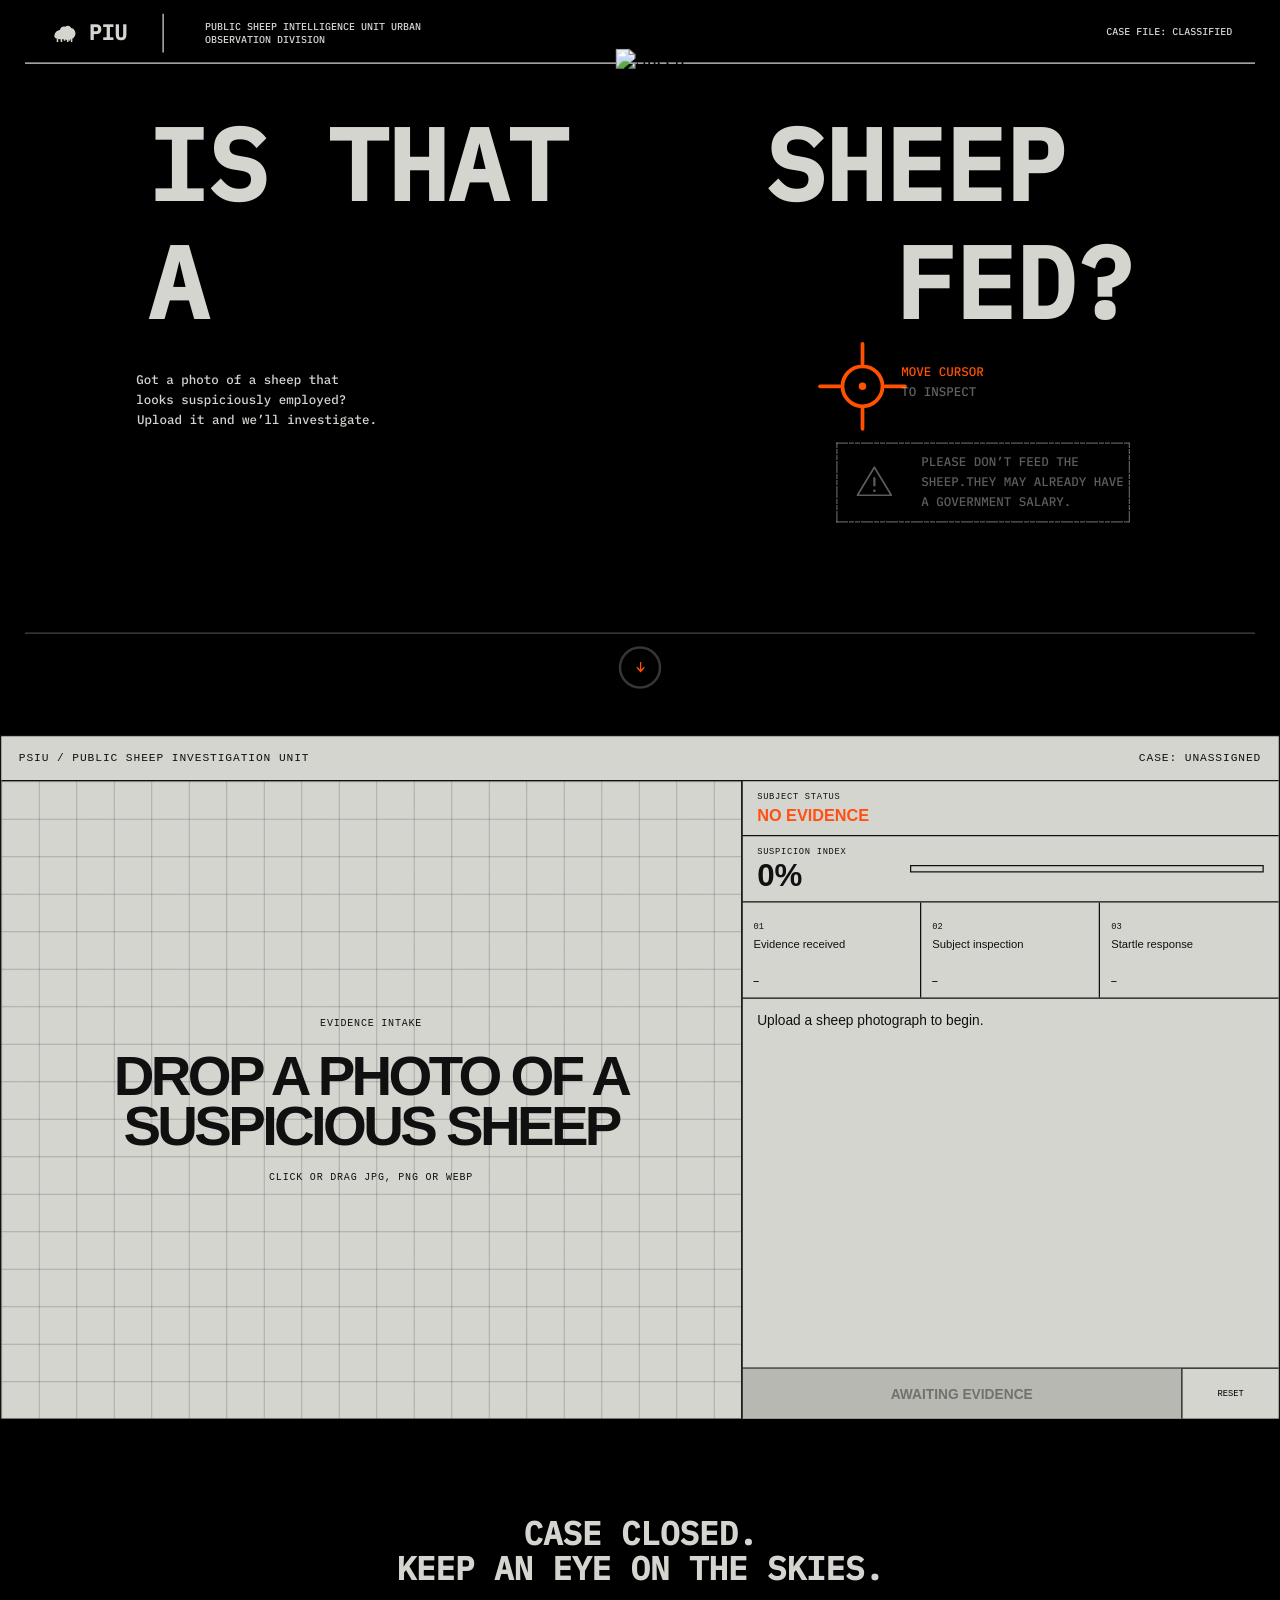
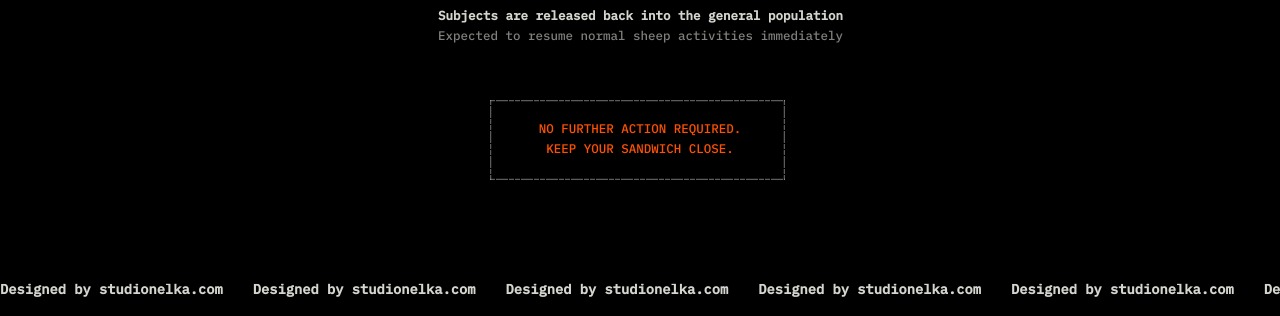
==== dev/sheep-site/index.html @ c1d55f18 "Add a static sheep version of the pigeon case file. The page keeps the original artboard, IBM Plex M" ====
<!DOCTYPE html>
<html lang="en">
<head>
  <meta charset="utf-8">
  <meta name="viewport" content="width=device-width, initial-scale=1">
  <title>Is That Sheep a Fed?</title>
  <meta name="description" content="Upload a suspicious sheep">
  <link rel="icon" href="assets/icons/sheep.svg" type="image/svg+xml">
  <link rel="stylesheet" href="css/site.css">
</head>
<body>
  <div class="fit" id="desktop-fit">
    <div class="stage" id="desktop-stage" style="width:1024px;height:1533px">
      <div class="w hero-black" style="left:0;top:-4px;width:1024px;height:592px;z-index:301"></div>

      <img class="w icon" style="left:41px;top:17px;width:20.39px;height:20px;z-index:326" src="assets/icons/sheep.svg" alt="">
      <p class="w type piu" style="left:71px;top:17px;width:31px;height:19px;z-index:303">PIU</p>
      <div class="w tick" style="left:130px;top:11px;height:31px;z-index:306"></div>
      <p class="w unit" style="left:164px;top:17px;width:189px;height:20px;z-index:302">PUBLIC SHEEP INTELLIGENCE UNIT URBAN OBSERVATION DIVISION</p>
      <p class="w casefile" style="left:885px;top:21px;width:120px;height:10px;z-index:346">CASE FILE: CLASSIFIED</p>
      <div class="w rule" style="left:20px;top:50px;width:984px;z-index:305"></div>

      <h1 class="w type display" style="left:118px;top:90px;width:341px;height:82px;z-index:309">IS THAT</h1>
      <p class="w type display" style="left:612px;top:90px;width:341px;height:82px;z-index:310">SHEEP</p>
      <p class="w type display" style="left:118px;top:184px;width:65px;height:82px;z-index:311">A</p>
      <p class="w type display" style="left:716px;top:184px;width:193px;height:82px;z-index:312">FED?</p>

      <iframe class="w embed" title="Sheep scanner. Move the pointer to inspect." style="left:-222px;top:-46px;width:1484px;height:644px;z-index:345" src="widgets/hero-desktop.html"></iframe>

      <div class="w blurb" style="left:109px;top:296px;height:48px;z-index:314">
        <p>Got a photo of a sheep that looks suspiciously employed?</p>
        <p class="center">Upload it and we’ll investigate.</p>
      </div>

      <img class="w icon" style="left:650px;top:269px;width:80px;height:80px;z-index:318" src="assets/icons/reticle.svg" alt="">
      <p class="w cue-copy" style="left:721px;top:290px;width:181px;height:32px;z-index:319"><span class="hot">MOVE CURSOR</span><br><span class="dim">TO INSPECT</span></p>

      <div class="w hairbox" style="left:669px;top:354px;width:235px;height:64px;z-index:320"></div>
      <img class="w icon" style="left:685px;top:371px;width:29px;height:28px;z-index:325;opacity:0.43" src="assets/icons/warn.svg" alt="">
      <p class="w notice" style="left:737px;top:362px;width:172px;height:48px;z-index:324">PLEASE DON’T FEED THE SHEEP.THEY MAY ALREADY HAVE A GOVERNMENT SALARY.</p>

      <div class="w rule dim" style="left:20px;top:506px;width:984px;z-index:315"></div>
      <div class="w cue-btn" style="left:495px;top:517px;z-index:317">
        <img src="assets/icons/arrow-down.svg" alt="">
      </div>

      <iframe class="w embed" title="Evidence intake" style="left:0;top:588px;width:1024px;height:548px;z-index:313" src="widgets/intake-desktop.html"></iframe>

      <div class="w hero-black" style="left:0;top:1145px;width:1024px;height:388px;z-index:327"></div>
      <iframe class="w embed" title="Sheep tracks" style="left:-2px;top:1135px;width:1028px;height:360px;z-index:328" src="widgets/footprints.html"></iframe>

      <div class="w close-title" style="left:168px;top:1213px;height:56px;z-index:338">
        <p>CASE CLOSED.</p>
        <p>KEEP AN EYE ON THE SKIES.</p>
      </div>
      <div class="w release" style="left:341px;top:1285px;height:48px;z-index:339">
        <p class="strong">Subjects are released back into the general population</p>
        <p class="quiet">Expected to resume normal sheep activities immediately</p>
      </div>
      <div class="w hairbox" style="left:392px;top:1360px;width:236px;height:64px;z-index:340"></div>
      <div class="w orange-note" style="left:414px;top:1375px;width:196px;height:32px;z-index:344">
        <p>NO FURTHER ACTION REQUIRED.</p>
        <p>KEEP YOUR SANDWICH CLOSE.</p>
      </div>

      <div class="w hero-black" style="left:0;top:1496px;width:1024px;height:37px;z-index:329"></div>
      <div class="w ticker" style="left:0;top:1507px;width:1024px;z-index:337">
        <div class="ticker-track">
          <span>Designed by studionelka.com</span>
          <span>Designed by studionelka.com</span>
          <span>Designed by studionelka.com</span>
          <span>Designed by studionelka.com</span>
          <span>Designed by studionelka.com</span>
          <span>Designed by studionelka.com</span>
          <span>Designed by studionelka.com</span>
          <span>Designed by studionelka.com</span>
        </div>
      </div>
    </div>
  </div>

  <div class="fit" id="mobile-fit" hidden>
    <div class="stage mobile-stage" id="mobile-stage" style="width:320px;height:1862px">
      <div class="w hero-black" style="left:0;top:0;width:320px;height:588px;z-index:301"></div>
      <img class="w icon" style="left:99px;top:17px;width:20px;height:20px;z-index:328" src="assets/icons/sheep.svg" alt="">
      <p class="w m-unit" style="left:125px;top:18px;width:112px;height:20px;z-index:310">PUBLIC SHEEP INTELLIGENCE UNIT URBAN OBSERVATION DIVISION</p>
      <div class="w rule" style="left:0;top:55px;width:320px;z-index:353"></div>

      <h1 class="w mobile-title" style="left:29px;top:82px;width:261px;height:62px;z-index:350">IS THAT SHEEP
A         FED?</h1>

      <iframe class="w embed" title="Sheep scanner. Press and drag to inspect." style="left:-92px;top:-51px;width:496px;height:614px;z-index:309" src="widgets/hero-mobile.html"></iframe>

      <p class="w m-press" style="left:57px;top:462px;width:206px;height:16px;z-index:349">PRESS THE SHEEP + DRAG TO INSPECT</p>
      <div class="w m-blurb" style="left:36px;top:488px;width:248px;height:48px;z-index:373">
        <p>Got a photo of a suspicious sheep?</p>
        <p>Scroll down, submit the evidence,</p>
        <p>and we’ll investigate.</p>
      </div>
      <p class="w m-down" style="left:57px;top:544px;width:206px;height:16px;z-index:372">↓</p>

      <iframe class="w embed" title="Evidence intake" style="left:-1px;top:586px;width:322px;height:701px;z-index:354" src="widgets/intake-mobile.html"></iframe>

      <div class="w hero-black" style="left:0;top:1286px;width:320px;height:576px;z-index:329"></div>
      <iframe class="w embed" title="Sheep tracks" style="left:-3px;top:1287px;width:324px;height:596px;z-index:330" src="widgets/footprints.html"></iframe>

      <p class="w m-kicker" style="left:95px;top:1384px;width:129px;height:14px;z-index:368">CASE CLOSED</p>
      <p class="w m-eye" style="left:50px;top:1413px;width:220px;height:22px;z-index:370">KEEP AN EYE</p>
      <p class="w m-eye" style="left:0;top:1444px;width:320px;height:44px;z-index:369">ON THE SKIES</p>
      <div class="w m-release" style="left:60px;top:1491px;width:199px;height:80px;z-index:341">
        <p class="strong">Subjects are released back into the general population</p>
        <p class="quiet">Expected to resume normal sheep activities immediately</p>
      </div>
      <div class="w hairbox" style="left:41px;top:1699px;width:236px;height:64px;z-index:342"></div>
      <div class="w orange-note" style="left:62px;top:1715px;width:196px;height:32px;z-index:346">
        <p>NO FURTHER ACTION REQUIRED.</p>
        <p>KEEP YOUR SANDWICH CLOSE.</p>
      </div>
      <div class="w ticker m-ticker" style="left:0;top:1837px;width:320px;z-index:366">
        <div class="ticker-track">
          <span>Designed by studionelka.com</span>
          <span>Designed by studionelka.com</span>
          <span>Designed by studionelka.com</span>
          <span>Designed by studionelka.com</span>
          <span>Designed by studionelka.com</span>
        </div>
      </div>
    </div>
  </div>
  <script src="js/scale.js"></script>
</body>
</html>
---- dev/sheep-site/css/site.css ----
@font-face {
  font-family: "IBM Plex Mono";
  font-style: normal;
  font-weight: 500;
  font-display: swap;
  src: url("../assets/fonts/IBMPlexMono-Medium.ttf") format("truetype");
}

:root {
  --paper: #d5d5d0;
  --orange: #ff5100;
  --ink: rgba(213, 213, 208, 1);
  --ink-46: rgba(213, 213, 208, 0.46);
  --ink-43: rgba(213, 213, 208, 0.43);
  --ink-60: rgba(213, 213, 208, 0.6);
  --ink-20: rgba(213, 213, 208, 0.196);
  --rule: rgba(213, 213, 208, 0.32);
}

* {
  box-sizing: border-box;
}

html,
body {
  margin: 0;
  background: #000;
  color: var(--ink);
  font-family: "IBM Plex Mono", ui-monospace, monospace;
  font-synthesis: weight;
  -webkit-font-smoothing: antialiased;
  text-rendering: geometricPrecision;
}

body {
  overflow-x: hidden;
}

::selection {
  background: #a2a2a2;
  color: #111;
}

.fit {
  position: relative;
  width: 100%;
  overflow: hidden;
}

.stage {
  position: absolute;
  top: 0;
  left: 0;
  transform-origin: 0 0;
  background: var(--paper);
}

.stage * {
  -webkit-tap-highlight-color: transparent;
}

.w {
  position: absolute;
  margin: 0;
}

.hero-black {
  background: #000;
}

.rule {
  height: 1px;
  background: var(--paper);
}

.rule.dim {
  background: var(--rule);
}

.tick {
  width: 1px;
  background: var(--paper);
}

.type {
  font-weight: 700;
  color: var(--ink);
  letter-spacing: 0;
}

.display {
  font-size: 80px;
  line-height: 82px;
  font-weight: 700;
}

.unit {
  font-size: 8px;
  line-height: 10px;
  font-weight: 400;
}

.piu {
  font-size: 17px;
  line-height: 19px;
  font-weight: 700;
}

.casefile {
  font-size: 8px;
  line-height: 10px;
  font-weight: 400;
}

.blurb {
  width: 193px;
  font-size: 10px;
  line-height: 16px;
  font-weight: 400;
}

.blurb p {
  margin: 0;
}

.blurb .center {
  text-align: center;
}

.cue-copy {
  font-size: 10px;
  line-height: 16px;
  font-weight: 400;
}

.cue-copy .hot {
  color: var(--orange);
}

.cue-copy .dim {
  color: var(--ink-46);
}

.notice {
  font-size: 10px;
  line-height: 16px;
  font-weight: 400;
  color: var(--ink-43);
}

.hairbox {
  border: 0;
  background:
    repeating-linear-gradient(90deg, var(--ink-43) 0 4.33px, transparent 4.33px 5px) top / 100% 1px no-repeat,
    repeating-linear-gradient(90deg, var(--ink-43) 0 4.33px, transparent 4.33px 5px) bottom / 100% 1px no-repeat,
    repeating-linear-gradient(180deg, var(--ink-43) 0 4.33px, transparent 4.33px 5px) left / 1px 100% no-repeat,
    repeating-linear-gradient(180deg, var(--ink-43) 0 4.33px, transparent 4.33px 5px) right / 1px 100% no-repeat;
}

.icon {
  display: block;
  width: 100%;
  height: 100%;
  object-fit: contain;
  pointer-events: none;
}

.cue-btn {
  width: 34px;
  height: 34px;
  border: 2px solid rgba(213, 213, 208, 0.25);
  border-radius: 50%;
  display: grid;
  place-items: center;
  animation: cue 2s ease-in-out infinite alternate;
}

.cue-btn img {
  width: 13px;
  height: 12px;
}

.close-title {
  width: 688.62px;
  text-align: center;
  font-size: 26px;
  line-height: 28px;
  font-weight: 700;
}

.close-title p,
.release p,
.orange-note p,
.mobile-title p {
  margin: 0;
}

.release {
  width: 342.68px;
  text-align: center;
  font-size: 10px;
  line-height: 16px;
}

.release .strong {
  font-weight: 700;
}

.release .quiet {
  font-weight: 400;
  color: var(--ink-60);
}

.orange-note {
  text-align: center;
  font-size: 10px;
  line-height: 16px;
  font-weight: 400;
  color: var(--orange);
}

.ticker {
  overflow: hidden;
  height: 18px;
}

.ticker-track {
  display: flex;
  width: max-content;
  gap: 24px;
  animation: ticker 30s linear infinite alternate;
}

.ticker span {
  font-size: 11px;
  line-height: 11px;
  font-weight: 700;
  color: var(--ink);
  white-space: nowrap;
}

iframe.embed {
  border: 0;
  background: transparent;
  display: block;
}

.mobile-stage {
  background: #000;
}

.m-unit {
  font-size: 6px;
  line-height: 10px;
  font-weight: 400;
  color: var(--ink-20);
}

.mobile-title {
  text-align: center;
  font-size: 29px;
  line-height: 31px;
  font-weight: 700;
  white-space: pre;
}

.m-press {
  text-align: center;
  font-size: 8px;
  line-height: 16px;
  font-weight: 400;
  color: var(--orange);
}

.m-blurb {
  text-align: center;
  font-size: 9px;
  line-height: 16px;
  font-weight: 400;
}

.m-blurb p {
  margin: 0;
}

.m-down {
  text-align: center;
  font-size: 16px;
  line-height: 16px;
  color: var(--orange);
  font-weight: 400;
}

.m-kicker {
  text-align: center;
  font-size: 12px;
  line-height: 14px;
  font-weight: 700;
  color: rgba(213, 213, 208, 0.188);
}

.m-eye {
  text-align: center;
  font-size: 25px;
  line-height: 22px;
  font-weight: 700;
}

.m-release {
  text-align: center;
  font-size: 11px;
  line-height: 16px;
}

.m-release .strong {
  font-weight: 700;
}

.m-release .quiet {
  font-weight: 400;
  color: rgba(213, 213, 208, 0.235);
}

.m-ticker span {
  font-size: 11px;
  line-height: 11px;
  font-weight: 700;
}

@keyframes cue {
  from { transform: translateY(0); }
  to { transform: translateY(6px); }
}

@keyframes ticker {
  from { transform: translateX(0); }
  to { transform: translateX(-603px); }
}

@media (prefers-reduced-motion: reduce) {
  .cue-btn,
  .ticker-track {
    animation: none;
  }
}
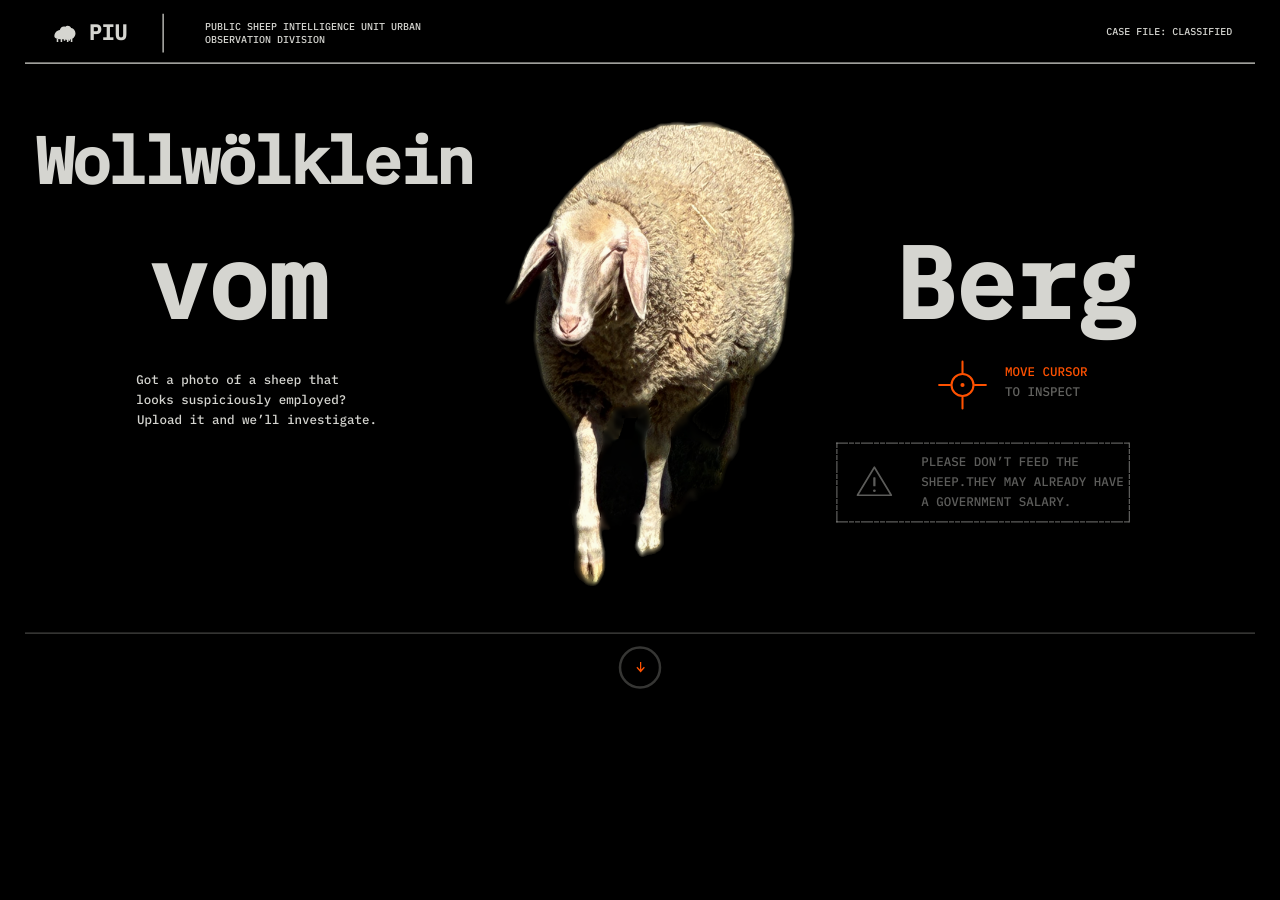
==== commit d3e458d3: "Show the whole sheep and end the page at the arrow. The hero uses the front photo, whose rump is ful" ====
--- a/dev/sheep-site/index.html
+++ b/dev/sheep-site/index.html
@@ -3,14 +3,16 @@
 <head>
   <meta charset="utf-8">
   <meta name="viewport" content="width=device-width, initial-scale=1">
-  <title>Is That Sheep a Fed?</title>
+  <title>Wollwölklein vom Berg</title>
+  <meta property="og:title" content="Wollwölklein vom Berg">
+  <meta name="application-name" content="Wollwölklein vom Berg">
   <meta name="description" content="Upload a suspicious sheep">
   <link rel="icon" href="assets/icons/sheep.svg" type="image/svg+xml">
   <link rel="stylesheet" href="css/site.css">
 </head>
 <body>
   <div class="fit" id="desktop-fit">
-    <div class="stage" id="desktop-stage" style="width:1024px;height:1533px">
+    <div class="stage" id="desktop-stage" style="width:1024px;height:568px">
       <div class="w hero-black" style="left:0;top:-4px;width:1024px;height:592px;z-index:301"></div>
 
       <img class="w icon" style="left:41px;top:17px;width:20.39px;height:20px;z-index:326" src="assets/icons/sheep.svg" alt="">
@@ -20,10 +22,9 @@
       <p class="w casefile" style="left:885px;top:21px;width:120px;height:10px;z-index:346">CASE FILE: CLASSIFIED</p>
       <div class="w rule" style="left:20px;top:50px;width:984px;z-index:305"></div>
 
-      <h1 class="w type display" style="left:118px;top:90px;width:341px;height:82px;z-index:309">IS THAT</h1>
-      <p class="w type display" style="left:612px;top:90px;width:341px;height:82px;z-index:310">SHEEP</p>
-      <p class="w type display" style="left:118px;top:184px;width:65px;height:82px;z-index:311">A</p>
-      <p class="w type display" style="left:716px;top:184px;width:193px;height:82px;z-index:312">FED?</p>
+      <h1 class="w type display" style="left:28px;top:100px;width:420px;height:64px;z-index:309">Wollwölklein</h1>
+      <p class="w type display" style="left:118px;top:184px;width:200px;height:82px;z-index:311">vom</p>
+      <p class="w type display" style="left:716px;top:184px;width:250px;height:82px;z-index:312">Berg</p>
 
       <iframe class="w embed" title="Sheep scanner. Move the pointer to inspect." style="left:-222px;top:-46px;width:1484px;height:644px;z-index:345" src="widgets/hero-desktop.html"></iframe>
 
@@ -32,99 +33,37 @@
         <p class="center">Upload it and we’ll investigate.</p>
       </div>
 
-      <img class="w icon" style="left:650px;top:269px;width:80px;height:80px;z-index:318" src="assets/icons/reticle.svg" alt="">
-      <p class="w cue-copy" style="left:721px;top:290px;width:181px;height:32px;z-index:319"><span class="hot">MOVE CURSOR</span><br><span class="dim">TO INSPECT</span></p>
+      <img class="w icon" style="left:748px;top:286px;width:44px;height:44px;z-index:318" src="assets/icons/reticle.svg" alt="">
+      <p class="w cue-copy" style="left:804px;top:290px;width:160px;height:32px;z-index:319"><span class="hot">MOVE CURSOR</span><br><span class="dim">TO INSPECT</span></p>
 
       <div class="w hairbox" style="left:669px;top:354px;width:235px;height:64px;z-index:320"></div>
       <img class="w icon" style="left:685px;top:371px;width:29px;height:28px;z-index:325;opacity:0.43" src="assets/icons/warn.svg" alt="">
       <p class="w notice" style="left:737px;top:362px;width:172px;height:48px;z-index:324">PLEASE DON’T FEED THE SHEEP.THEY MAY ALREADY HAVE A GOVERNMENT SALARY.</p>
 
       <div class="w rule dim" style="left:20px;top:506px;width:984px;z-index:315"></div>
-      <div class="w cue-btn" style="left:495px;top:517px;z-index:317">
+      <div class="w cue-btn" style="left:495px;top:517px;z-index:360">
         <img src="assets/icons/arrow-down.svg" alt="">
-      </div>
-
-      <iframe class="w embed" title="Evidence intake" style="left:0;top:588px;width:1024px;height:548px;z-index:313" src="widgets/intake-desktop.html"></iframe>
-
-      <div class="w hero-black" style="left:0;top:1145px;width:1024px;height:388px;z-index:327"></div>
-      <iframe class="w embed" title="Sheep tracks" style="left:-2px;top:1135px;width:1028px;height:360px;z-index:328" src="widgets/footprints.html"></iframe>
-
-      <div class="w close-title" style="left:168px;top:1213px;height:56px;z-index:338">
-        <p>CASE CLOSED.</p>
-        <p>KEEP AN EYE ON THE SKIES.</p>
-      </div>
-      <div class="w release" style="left:341px;top:1285px;height:48px;z-index:339">
-        <p class="strong">Subjects are released back into the general population</p>
-        <p class="quiet">Expected to resume normal sheep activities immediately</p>
-      </div>
-      <div class="w hairbox" style="left:392px;top:1360px;width:236px;height:64px;z-index:340"></div>
-      <div class="w orange-note" style="left:414px;top:1375px;width:196px;height:32px;z-index:344">
-        <p>NO FURTHER ACTION REQUIRED.</p>
-        <p>KEEP YOUR SANDWICH CLOSE.</p>
-      </div>
-
-      <div class="w hero-black" style="left:0;top:1496px;width:1024px;height:37px;z-index:329"></div>
-      <div class="w ticker" style="left:0;top:1507px;width:1024px;z-index:337">
-        <div class="ticker-track">
-          <span>Designed by studionelka.com</span>
-          <span>Designed by studionelka.com</span>
-          <span>Designed by studionelka.com</span>
-          <span>Designed by studionelka.com</span>
-          <span>Designed by studionelka.com</span>
-          <span>Designed by studionelka.com</span>
-          <span>Designed by studionelka.com</span>
-          <span>Designed by studionelka.com</span>
-        </div>
       </div>
     </div>
   </div>
 
   <div class="fit" id="mobile-fit" hidden>
-    <div class="stage mobile-stage" id="mobile-stage" style="width:320px;height:1862px">
+    <div class="stage mobile-stage" id="mobile-stage" style="width:320px;height:572px">
       <div class="w hero-black" style="left:0;top:0;width:320px;height:588px;z-index:301"></div>
       <img class="w icon" style="left:99px;top:17px;width:20px;height:20px;z-index:328" src="assets/icons/sheep.svg" alt="">
       <p class="w m-unit" style="left:125px;top:18px;width:112px;height:20px;z-index:310">PUBLIC SHEEP INTELLIGENCE UNIT URBAN OBSERVATION DIVISION</p>
       <div class="w rule" style="left:0;top:55px;width:320px;z-index:353"></div>
 
-      <h1 class="w mobile-title" style="left:29px;top:82px;width:261px;height:62px;z-index:350">IS THAT SHEEP
-A         FED?</h1>
+      <h1 class="w mobile-title" style="left:16px;top:78px;width:288px;height:70px;z-index:350">Wollwölklein
+vom Berg</h1>
 
       <iframe class="w embed" title="Sheep scanner. Press and drag to inspect." style="left:-92px;top:-51px;width:496px;height:614px;z-index:309" src="widgets/hero-mobile.html"></iframe>
 
       <p class="w m-press" style="left:57px;top:462px;width:206px;height:16px;z-index:349">PRESS THE SHEEP + DRAG TO INSPECT</p>
-      <div class="w m-blurb" style="left:36px;top:488px;width:248px;height:48px;z-index:373">
+      <div class="w m-blurb" style="left:36px;top:500px;width:248px;height:32px;z-index:373">
         <p>Got a photo of a suspicious sheep?</p>
-        <p>Scroll down, submit the evidence,</p>
-        <p>and we’ll investigate.</p>
       </div>
       <p class="w m-down" style="left:57px;top:544px;width:206px;height:16px;z-index:372">↓</p>
-
-      <iframe class="w embed" title="Evidence intake" style="left:-1px;top:586px;width:322px;height:701px;z-index:354" src="widgets/intake-mobile.html"></iframe>
-
-      <div class="w hero-black" style="left:0;top:1286px;width:320px;height:576px;z-index:329"></div>
-      <iframe class="w embed" title="Sheep tracks" style="left:-3px;top:1287px;width:324px;height:596px;z-index:330" src="widgets/footprints.html"></iframe>
-
-      <p class="w m-kicker" style="left:95px;top:1384px;width:129px;height:14px;z-index:368">CASE CLOSED</p>
-      <p class="w m-eye" style="left:50px;top:1413px;width:220px;height:22px;z-index:370">KEEP AN EYE</p>
-      <p class="w m-eye" style="left:0;top:1444px;width:320px;height:44px;z-index:369">ON THE SKIES</p>
-      <div class="w m-release" style="left:60px;top:1491px;width:199px;height:80px;z-index:341">
-        <p class="strong">Subjects are released back into the general population</p>
-        <p class="quiet">Expected to resume normal sheep activities immediately</p>
-      </div>
-      <div class="w hairbox" style="left:41px;top:1699px;width:236px;height:64px;z-index:342"></div>
-      <div class="w orange-note" style="left:62px;top:1715px;width:196px;height:32px;z-index:346">
-        <p>NO FURTHER ACTION REQUIRED.</p>
-        <p>KEEP YOUR SANDWICH CLOSE.</p>
-      </div>
-      <div class="w ticker m-ticker" style="left:0;top:1837px;width:320px;z-index:366">
-        <div class="ticker-track">
-          <span>Designed by studionelka.com</span>
-          <span>Designed by studionelka.com</span>
-          <span>Designed by studionelka.com</span>
-          <span>Designed by studionelka.com</span>
-          <span>Designed by studionelka.com</span>
-        </div>
-      </div>
     </div>
   </div>
   <script src="js/scale.js"></script>
--- a/dev/sheep-site/css/site.css
+++ b/dev/sheep-site/css/site.css
@@ -52,7 +52,8 @@
   top: 0;
   left: 0;
   transform-origin: 0 0;
-  background: var(--paper);
+  overflow: hidden;
+  background: #000;
 }
 
 .stage * {
@@ -92,6 +93,12 @@
   font-size: 80px;
   line-height: 82px;
   font-weight: 700;
+}
+
+h1.display {
+  font-size: 52px;
+  line-height: 58px;
+  letter-spacing: -0.04em;
 }
 
 .unit {
@@ -258,10 +265,11 @@
 
 .mobile-title {
   text-align: center;
-  font-size: 29px;
-  line-height: 31px;
+  font-size: 26px;
+  line-height: 30px;
   font-weight: 700;
   white-space: pre;
+  letter-spacing: -0.03em;
 }
 
 .m-press {
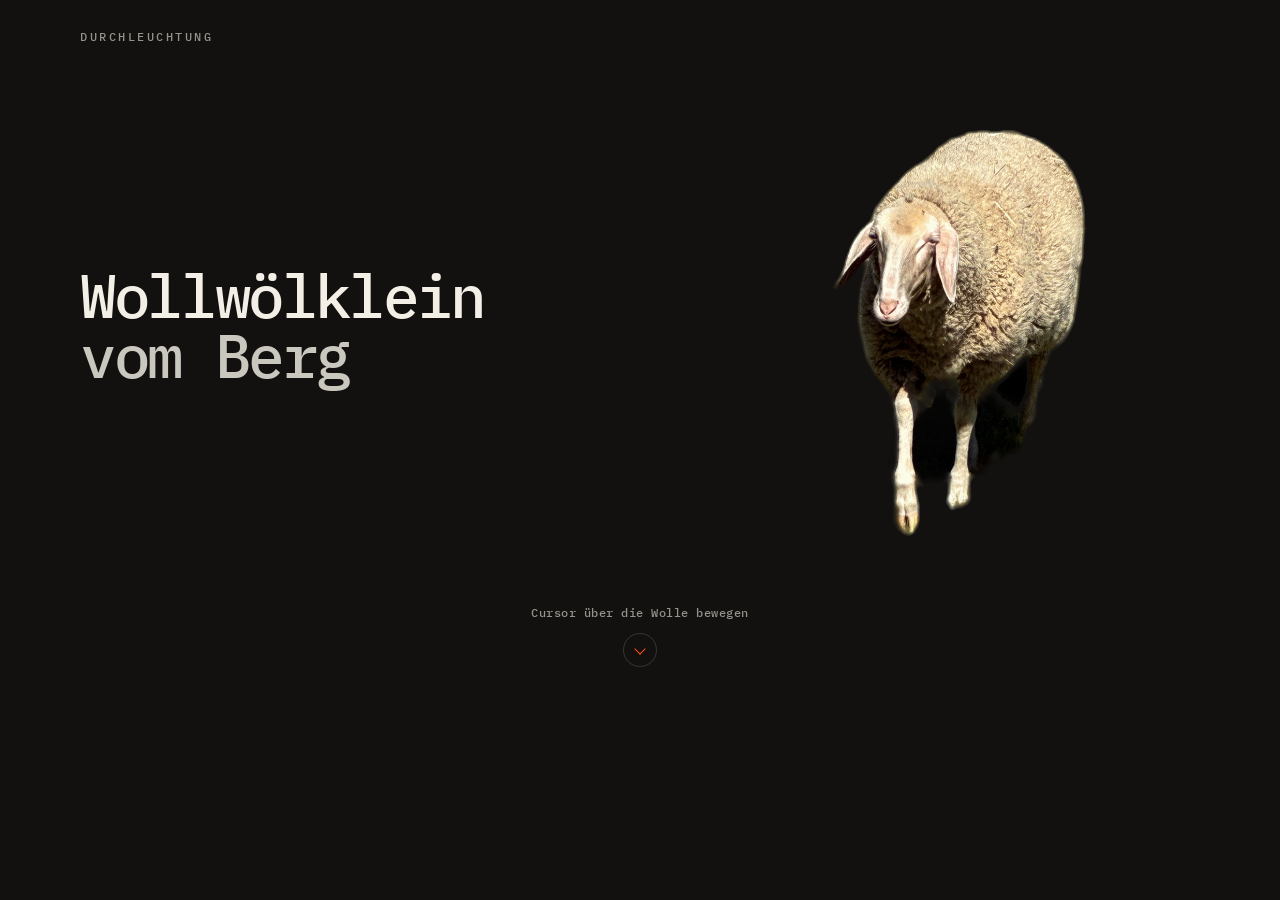
==== commit 56d0ef7a: "Rebuild the hero and version every asset URL. The page is a short editorial layout for Wollwölklein " ====
--- a/dev/sheep-site/index.html
+++ b/dev/sheep-site/index.html
@@ -1,71 +1,41 @@
 <!DOCTYPE html>
-<html lang="en">
+<html lang="de">
 <head>
   <meta charset="utf-8">
   <meta name="viewport" content="width=device-width, initial-scale=1">
   <title>Wollwölklein vom Berg</title>
   <meta property="og:title" content="Wollwölklein vom Berg">
   <meta name="application-name" content="Wollwölklein vom Berg">
-  <meta name="description" content="Upload a suspicious sheep">
-  <link rel="icon" href="assets/icons/sheep.svg" type="image/svg+xml">
-  <link rel="stylesheet" href="css/site.css">
+  <meta name="description" content="Wollwölklein vom Berg. Cursor oder Finger über die Wolle bewegen.">
+  <link rel="icon" href="assets/icons/sheep.svg?v=20261107f" type="image/svg+xml">
+  <link rel="stylesheet" href="css/site.css?v=20261107f">
 </head>
 <body>
-  <div class="fit" id="desktop-fit">
-    <div class="stage" id="desktop-stage" style="width:1024px;height:568px">
-      <div class="w hero-black" style="left:0;top:-4px;width:1024px;height:592px;z-index:301"></div>
-
-      <img class="w icon" style="left:41px;top:17px;width:20.39px;height:20px;z-index:326" src="assets/icons/sheep.svg" alt="">
-      <p class="w type piu" style="left:71px;top:17px;width:31px;height:19px;z-index:303">PIU</p>
-      <div class="w tick" style="left:130px;top:11px;height:31px;z-index:306"></div>
-      <p class="w unit" style="left:164px;top:17px;width:189px;height:20px;z-index:302">PUBLIC SHEEP INTELLIGENCE UNIT URBAN OBSERVATION DIVISION</p>
-      <p class="w casefile" style="left:885px;top:21px;width:120px;height:10px;z-index:346">CASE FILE: CLASSIFIED</p>
-      <div class="w rule" style="left:20px;top:50px;width:984px;z-index:305"></div>
-
-      <h1 class="w type display" style="left:28px;top:100px;width:420px;height:64px;z-index:309">Wollwölklein</h1>
-      <p class="w type display" style="left:118px;top:184px;width:200px;height:82px;z-index:311">vom</p>
-      <p class="w type display" style="left:716px;top:184px;width:250px;height:82px;z-index:312">Berg</p>
-
-      <iframe class="w embed" title="Sheep scanner. Move the pointer to inspect." style="left:-222px;top:-46px;width:1484px;height:644px;z-index:345" src="widgets/hero-desktop.html"></iframe>
-
-      <div class="w blurb" style="left:109px;top:296px;height:48px;z-index:314">
-        <p>Got a photo of a sheep that looks suspiciously employed?</p>
-        <p class="center">Upload it and we’ll investigate.</p>
+  <main class="page">
+    <p class="kicker">Durchleuchtung</p>
+    <div class="layout">
+      <div class="name">
+        <h1>
+          <span>Wollwölklein</span>
+          <span>vom Berg</span>
+        </h1>
       </div>
-
-      <img class="w icon" style="left:748px;top:286px;width:44px;height:44px;z-index:318" src="assets/icons/reticle.svg" alt="">
-      <p class="w cue-copy" style="left:804px;top:290px;width:160px;height:32px;z-index:319"><span class="hot">MOVE CURSOR</span><br><span class="dim">TO INSPECT</span></p>
-
-      <div class="w hairbox" style="left:669px;top:354px;width:235px;height:64px;z-index:320"></div>
-      <img class="w icon" style="left:685px;top:371px;width:29px;height:28px;z-index:325;opacity:0.43" src="assets/icons/warn.svg" alt="">
-      <p class="w notice" style="left:737px;top:362px;width:172px;height:48px;z-index:324">PLEASE DON’T FEED THE SHEEP.THEY MAY ALREADY HAVE A GOVERNMENT SALARY.</p>
-
-      <div class="w rule dim" style="left:20px;top:506px;width:984px;z-index:315"></div>
-      <div class="w cue-btn" style="left:495px;top:517px;z-index:360">
-        <img src="assets/icons/arrow-down.svg" alt="">
+      <div class="scan" id="scan">
+        <img class="layer" src="assets/sheep-normal.png?v=116eeb948f4f6912" alt="Wollwölklein vom Berg" width="1600" height="2000">
+        <div class="mask" id="mask">
+          <img class="layer" src="assets/sheep-xray.png?v=e95f98ae25bf440f" alt="" width="1600" height="2000">
+        </div>
+        <div class="lens" id="lens" hidden>
+          <span class="lens-dot"></span>
+        </div>
       </div>
     </div>
-  </div>
-
-  <div class="fit" id="mobile-fit" hidden>
-    <div class="stage mobile-stage" id="mobile-stage" style="width:320px;height:572px">
-      <div class="w hero-black" style="left:0;top:0;width:320px;height:588px;z-index:301"></div>
-      <img class="w icon" style="left:99px;top:17px;width:20px;height:20px;z-index:328" src="assets/icons/sheep.svg" alt="">
-      <p class="w m-unit" style="left:125px;top:18px;width:112px;height:20px;z-index:310">PUBLIC SHEEP INTELLIGENCE UNIT URBAN OBSERVATION DIVISION</p>
-      <div class="w rule" style="left:0;top:55px;width:320px;z-index:353"></div>
-
-      <h1 class="w mobile-title" style="left:16px;top:78px;width:288px;height:70px;z-index:350">Wollwölklein
-vom Berg</h1>
-
-      <iframe class="w embed" title="Sheep scanner. Press and drag to inspect." style="left:-92px;top:-51px;width:496px;height:614px;z-index:309" src="widgets/hero-mobile.html"></iframe>
-
-      <p class="w m-press" style="left:57px;top:462px;width:206px;height:16px;z-index:349">PRESS THE SHEEP + DRAG TO INSPECT</p>
-      <div class="w m-blurb" style="left:36px;top:500px;width:248px;height:32px;z-index:373">
-        <p>Got a photo of a suspicious sheep?</p>
-      </div>
-      <p class="w m-down" style="left:57px;top:544px;width:206px;height:16px;z-index:372">↓</p>
-    </div>
-  </div>
-  <script src="js/scale.js"></script>
+    <p class="hint">
+      <span class="hint-fine">Cursor über die Wolle bewegen</span>
+      <span class="hint-coarse">Zum Durchleuchten ziehen</span>
+    </p>
+    <div class="end" aria-hidden="true"><span class="chevron"></span></div>
+  </main>
+  <script src="js/scan.js?v=20261107f"></script>
 </body>
 </html>
--- a/dev/sheep-site/css/site.css
+++ b/dev/sheep-site/css/site.css
@@ -3,18 +3,15 @@
   font-style: normal;
   font-weight: 500;
   font-display: swap;
-  src: url("../assets/fonts/IBMPlexMono-Medium.ttf") format("truetype");
+  src: url("../assets/fonts/IBMPlexMono-Medium.ttf?v=20261107f") format("truetype");
 }
 
 :root {
-  --paper: #d5d5d0;
-  --orange: #ff5100;
-  --ink: rgba(213, 213, 208, 1);
-  --ink-46: rgba(213, 213, 208, 0.46);
-  --ink-43: rgba(213, 213, 208, 0.43);
-  --ink-60: rgba(213, 213, 208, 0.6);
-  --ink-20: rgba(213, 213, 208, 0.196);
-  --rule: rgba(213, 213, 208, 0.32);
+  --bg: #12110f;
+  --ink: #f3efe6;
+  --muted: rgba(243, 239, 230, 0.58);
+  --line: rgba(243, 239, 230, 0.16);
+  --accent: #ff4d1a;
 }
 
 * {
@@ -24,330 +21,212 @@
 html,
 body {
   margin: 0;
-  background: #000;
+  height: auto;
+  min-height: 0;
+  background: var(--bg);
   color: var(--ink);
   font-family: "IBM Plex Mono", ui-monospace, monospace;
-  font-synthesis: weight;
+  font-weight: 500;
+  font-synthesis: none;
   -webkit-font-smoothing: antialiased;
-  text-rendering: geometricPrecision;
 }
 
 body {
   overflow-x: hidden;
 }
 
-::selection {
-  background: #a2a2a2;
-  color: #111;
-}
-
-.fit {
+.page {
+  width: min(1120px, calc(100% - 2.5rem));
+  margin: 0 auto;
+  padding: clamp(1.25rem, 3.2vh, 2.4rem) 0 clamp(1.1rem, 2.4vh, 1.6rem);
+}
+
+.kicker {
+  margin: 0 0 clamp(1.1rem, 2.5vh, 1.8rem);
+  color: var(--muted);
+  font-size: 0.72rem;
+  letter-spacing: 0.22em;
+  text-transform: uppercase;
+}
+
+.layout {
+  display: grid;
+  grid-template-columns: minmax(0, 1.05fr) minmax(220px, 0.86fr);
+  gap: clamp(1.25rem, 4vw, 3.5rem);
+  align-items: center;
+}
+
+.name {
+  container-type: inline-size;
+  min-width: 0;
+}
+
+h1 {
+  margin: 0;
+  font-size: 10.4cqw;
+  font-weight: 500;
+  letter-spacing: -0.055em;
+  line-height: 0.9;
+}
+
+h1 span {
+  display: block;
+  white-space: nowrap;
+}
+
+h1 span + span {
+  margin-top: 0.08em;
+  color: rgba(243, 239, 230, 0.82);
+}
+
+.scan {
   position: relative;
-  width: 100%;
-  overflow: hidden;
-}
-
-.stage {
-  position: absolute;
-  top: 0;
-  left: 0;
-  transform-origin: 0 0;
-  overflow: hidden;
-  background: #000;
-}
-
-.stage * {
-  -webkit-tap-highlight-color: transparent;
-}
-
-.w {
-  position: absolute;
-  margin: 0;
-}
-
-.hero-black {
-  background: #000;
-}
-
-.rule {
-  height: 1px;
-  background: var(--paper);
-}
-
-.rule.dim {
-  background: var(--rule);
-}
-
-.tick {
-  width: 1px;
-  background: var(--paper);
-}
-
-.type {
-  font-weight: 700;
-  color: var(--ink);
-  letter-spacing: 0;
-}
-
-.display {
-  font-size: 80px;
-  line-height: 82px;
-  font-weight: 700;
-}
-
-h1.display {
-  font-size: 52px;
-  line-height: 58px;
-  letter-spacing: -0.04em;
-}
-
-.unit {
-  font-size: 8px;
-  line-height: 10px;
-  font-weight: 400;
-}
-
-.piu {
-  font-size: 17px;
-  line-height: 19px;
-  font-weight: 700;
-}
-
-.casefile {
-  font-size: 8px;
-  line-height: 10px;
-  font-weight: 400;
-}
-
-.blurb {
-  width: 193px;
-  font-size: 10px;
-  line-height: 16px;
-  font-weight: 400;
-}
-
-.blurb p {
-  margin: 0;
-}
-
-.blurb .center {
-  text-align: center;
-}
-
-.cue-copy {
-  font-size: 10px;
-  line-height: 16px;
-  font-weight: 400;
-}
-
-.cue-copy .hot {
-  color: var(--orange);
-}
-
-.cue-copy .dim {
-  color: var(--ink-46);
-}
-
-.notice {
-  font-size: 10px;
-  line-height: 16px;
-  font-weight: 400;
-  color: var(--ink-43);
-}
-
-.hairbox {
-  border: 0;
-  background:
-    repeating-linear-gradient(90deg, var(--ink-43) 0 4.33px, transparent 4.33px 5px) top / 100% 1px no-repeat,
-    repeating-linear-gradient(90deg, var(--ink-43) 0 4.33px, transparent 4.33px 5px) bottom / 100% 1px no-repeat,
-    repeating-linear-gradient(180deg, var(--ink-43) 0 4.33px, transparent 4.33px 5px) left / 1px 100% no-repeat,
-    repeating-linear-gradient(180deg, var(--ink-43) 0 4.33px, transparent 4.33px 5px) right / 1px 100% no-repeat;
-}
-
-.icon {
-  display: block;
+  width: min(100%, 46vh, 440px);
+  margin-inline: auto;
+  aspect-ratio: 1600 / 2000;
+  touch-action: none;
+  cursor: none;
+}
+
+.layer,
+.mask {
+  position: absolute;
+  inset: 0;
   width: 100%;
   height: 100%;
+}
+
+.layer {
+  display: block;
   object-fit: contain;
+  user-select: none;
+  -webkit-user-drag: none;
   pointer-events: none;
 }
 
-.cue-btn {
+.mask {
+  clip-path: circle(0px at 50% 50%);
+  pointer-events: none;
+}
+
+.lens {
+  position: absolute;
+  z-index: 2;
+  border: 1.5px solid var(--accent);
+  border-radius: 50%;
+  transform: translate(-50%, -50%);
+  pointer-events: none;
+  box-shadow:
+    0 0 0 1px rgba(255, 77, 26, 0.28),
+    0 0 22px rgba(255, 77, 26, 0.28);
+}
+
+.lens::before,
+.lens::after {
+  content: "";
+  position: absolute;
+  background: var(--accent);
+}
+
+.lens::before {
+  top: 50%;
+  left: -10px;
+  width: calc(100% + 20px);
+  height: 1px;
+  transform: translateY(-50%);
+}
+
+.lens::after {
+  left: 50%;
+  top: -10px;
+  width: 1px;
+  height: calc(100% + 20px);
+  transform: translateX(-50%);
+}
+
+.lens-dot {
+  position: absolute;
+  top: 50%;
+  left: 50%;
+  width: 6px;
+  height: 6px;
+  border-radius: 50%;
+  background: var(--accent);
+  transform: translate(-50%, -50%);
+  box-shadow: 0 0 8px var(--accent);
+}
+
+.hint {
+  margin: clamp(1rem, 2.2vh, 1.45rem) 0 0;
+  color: var(--muted);
+  font-size: 0.78rem;
+  letter-spacing: 0.04em;
+  text-align: center;
+}
+
+.hint-coarse {
+  display: none;
+}
+
+.end {
+  display: flex;
+  justify-content: center;
+  margin-top: 0.85rem;
+}
+
+.chevron {
   width: 34px;
   height: 34px;
-  border: 2px solid rgba(213, 213, 208, 0.25);
+  border: 1px solid var(--line);
   border-radius: 50%;
-  display: grid;
-  place-items: center;
-  animation: cue 2s ease-in-out infinite alternate;
-}
-
-.cue-btn img {
-  width: 13px;
-  height: 12px;
-}
-
-.close-title {
-  width: 688.62px;
-  text-align: center;
-  font-size: 26px;
-  line-height: 28px;
-  font-weight: 700;
-}
-
-.close-title p,
-.release p,
-.orange-note p,
-.mobile-title p {
-  margin: 0;
-}
-
-.release {
-  width: 342.68px;
-  text-align: center;
-  font-size: 10px;
-  line-height: 16px;
-}
-
-.release .strong {
-  font-weight: 700;
-}
-
-.release .quiet {
-  font-weight: 400;
-  color: var(--ink-60);
-}
-
-.orange-note {
-  text-align: center;
-  font-size: 10px;
-  line-height: 16px;
-  font-weight: 400;
-  color: var(--orange);
-}
-
-.ticker {
-  overflow: hidden;
-  height: 18px;
-}
-
-.ticker-track {
-  display: flex;
-  width: max-content;
-  gap: 24px;
-  animation: ticker 30s linear infinite alternate;
-}
-
-.ticker span {
-  font-size: 11px;
-  line-height: 11px;
-  font-weight: 700;
-  color: var(--ink);
-  white-space: nowrap;
-}
-
-iframe.embed {
-  border: 0;
-  background: transparent;
-  display: block;
-}
-
-.mobile-stage {
-  background: #000;
-}
-
-.m-unit {
-  font-size: 6px;
-  line-height: 10px;
-  font-weight: 400;
-  color: var(--ink-20);
-}
-
-.mobile-title {
-  text-align: center;
-  font-size: 26px;
-  line-height: 30px;
-  font-weight: 700;
-  white-space: pre;
-  letter-spacing: -0.03em;
-}
-
-.m-press {
-  text-align: center;
-  font-size: 8px;
-  line-height: 16px;
-  font-weight: 400;
-  color: var(--orange);
-}
-
-.m-blurb {
-  text-align: center;
-  font-size: 9px;
-  line-height: 16px;
-  font-weight: 400;
-}
-
-.m-blurb p {
-  margin: 0;
-}
-
-.m-down {
-  text-align: center;
-  font-size: 16px;
-  line-height: 16px;
-  color: var(--orange);
-  font-weight: 400;
-}
-
-.m-kicker {
-  text-align: center;
-  font-size: 12px;
-  line-height: 14px;
-  font-weight: 700;
-  color: rgba(213, 213, 208, 0.188);
-}
-
-.m-eye {
-  text-align: center;
-  font-size: 25px;
-  line-height: 22px;
-  font-weight: 700;
-}
-
-.m-release {
-  text-align: center;
-  font-size: 11px;
-  line-height: 16px;
-}
-
-.m-release .strong {
-  font-weight: 700;
-}
-
-.m-release .quiet {
-  font-weight: 400;
-  color: rgba(213, 213, 208, 0.235);
-}
-
-.m-ticker span {
-  font-size: 11px;
-  line-height: 11px;
-  font-weight: 700;
-}
-
-@keyframes cue {
+  position: relative;
+  animation: bob 2.4s ease-in-out infinite alternate;
+}
+
+.chevron::before {
+  content: "";
+  position: absolute;
+  left: 50%;
+  top: 46%;
+  width: 7px;
+  height: 7px;
+  border-right: 1.5px solid var(--accent);
+  border-bottom: 1.5px solid var(--accent);
+  transform: translate(-50%, -50%) rotate(45deg);
+}
+
+@keyframes bob {
   from { transform: translateY(0); }
-  to { transform: translateY(6px); }
-}
-
-@keyframes ticker {
-  from { transform: translateX(0); }
-  to { transform: translateX(-603px); }
+  to { transform: translateY(5px); }
+}
+
+@media (pointer: coarse) {
+  .hint-fine { display: none; }
+  .hint-coarse { display: inline; }
+  .scan { cursor: auto; }
+}
+
+@media (max-width: 760px) {
+  .page {
+    width: min(100% - 1.5rem, 32rem);
+  }
+
+  .layout {
+    grid-template-columns: minmax(0, 1fr);
+    gap: 0.85rem;
+  }
+
+  .scan {
+    width: min(100%, 50vh, 20rem);
+  }
+
+  h1 {
+    text-align: center;
+  }
 }
 
 @media (prefers-reduced-motion: reduce) {
-  .cue-btn,
-  .ticker-track {
+  .chevron {
     animation: none;
   }
 }
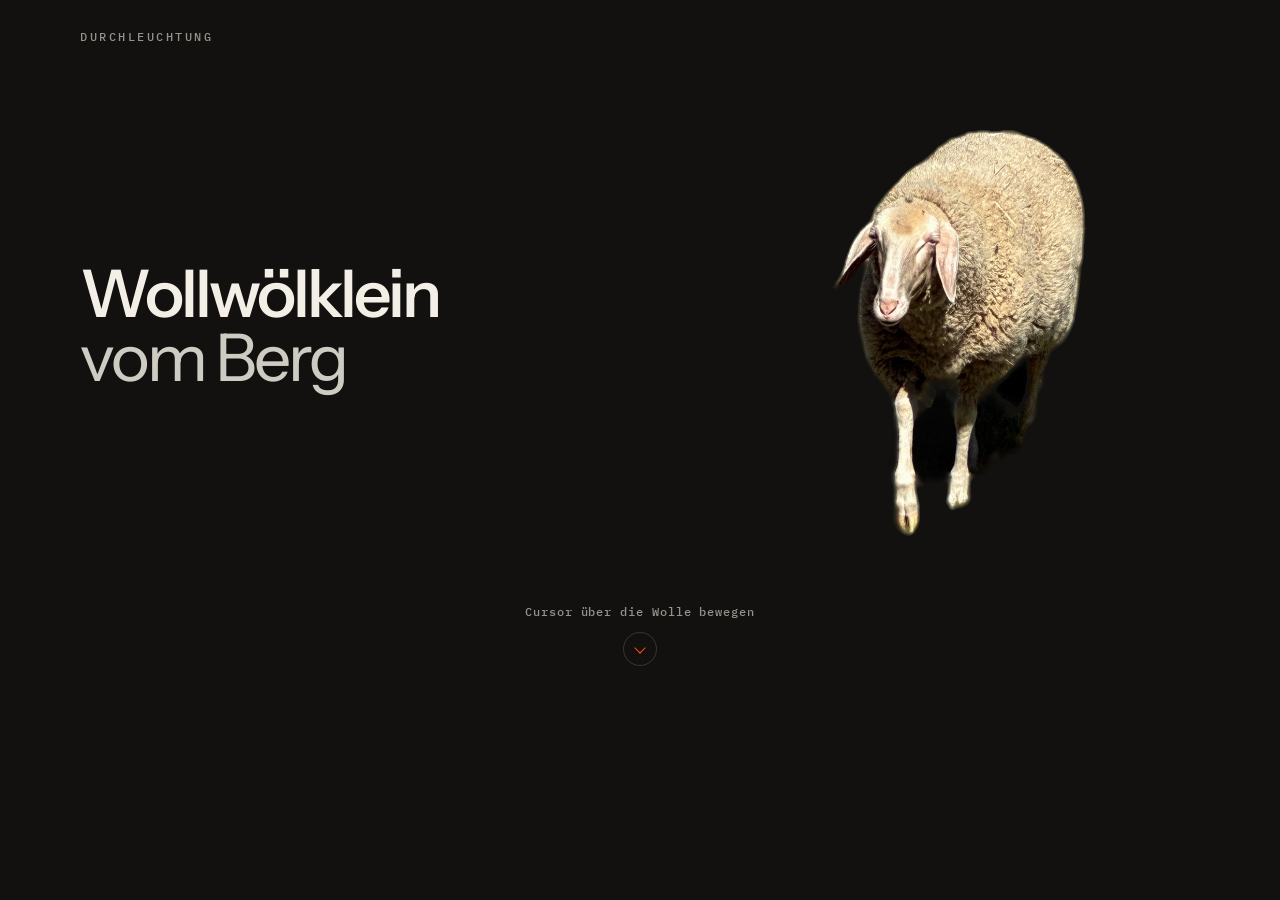
==== commit 0bf45ec1: "Paint a volumetric sheep radiograph and set the name in Instrument Sans. The scan is a new plate: la" ====
--- a/dev/sheep-site/index.html
+++ b/dev/sheep-site/index.html
@@ -7,8 +7,8 @@
   <meta property="og:title" content="Wollwölklein vom Berg">
   <meta name="application-name" content="Wollwölklein vom Berg">
   <meta name="description" content="Wollwölklein vom Berg. Cursor oder Finger über die Wolle bewegen.">
-  <link rel="icon" href="assets/icons/sheep.svg?v=20261107f" type="image/svg+xml">
-  <link rel="stylesheet" href="css/site.css?v=20261107f">
+  <link rel="icon" href="assets/icons/sheep.svg?v=20261107h" type="image/svg+xml">
+  <link rel="stylesheet" href="css/site.css?v=20261107h">
 </head>
 <body>
   <main class="page">
@@ -23,7 +23,7 @@
       <div class="scan" id="scan">
         <img class="layer" src="assets/sheep-normal.png?v=116eeb948f4f6912" alt="Wollwölklein vom Berg" width="1600" height="2000">
         <div class="mask" id="mask">
-          <img class="layer" src="assets/sheep-xray.png?v=e95f98ae25bf440f" alt="" width="1600" height="2000">
+          <img class="layer" src="assets/sheep-xray.png?v=4320bf18384381e6" alt="" width="1600" height="2000">
         </div>
         <div class="lens" id="lens" hidden>
           <span class="lens-dot"></span>
@@ -36,6 +36,6 @@
     </p>
     <div class="end" aria-hidden="true"><span class="chevron"></span></div>
   </main>
-  <script src="js/scan.js?v=20261107f"></script>
+  <script src="js/scan.js?v=20261107h"></script>
 </body>
 </html>
--- a/dev/sheep-site/css/site.css
+++ b/dev/sheep-site/css/site.css
@@ -1,9 +1,17 @@
+@font-face {
+  font-family: "Instrument Sans";
+  font-style: normal;
+  font-weight: 400 700;
+  font-display: swap;
+  src: url("../assets/fonts/InstrumentSans-Variable.ttf?v=20261107h") format("truetype");
+}
+
 @font-face {
   font-family: "IBM Plex Mono";
   font-style: normal;
   font-weight: 500;
   font-display: swap;
-  src: url("../assets/fonts/IBMPlexMono-Medium.ttf?v=20261107f") format("truetype");
+  src: url("../assets/fonts/IBMPlexMono-Medium.ttf?v=20261107h") format("truetype");
 }
 
 :root {
@@ -25,7 +33,7 @@
   min-height: 0;
   background: var(--bg);
   color: var(--ink);
-  font-family: "IBM Plex Mono", ui-monospace, monospace;
+  font-family: "Instrument Sans", -apple-system, BlinkMacSystemFont, "Segoe UI", sans-serif;
   font-weight: 500;
   font-synthesis: none;
   -webkit-font-smoothing: antialiased;
@@ -44,6 +52,7 @@
 .kicker {
   margin: 0 0 clamp(1.1rem, 2.5vh, 1.8rem);
   color: var(--muted);
+  font-family: "IBM Plex Mono", ui-monospace, monospace;
   font-size: 0.72rem;
   letter-spacing: 0.22em;
   text-transform: uppercase;
@@ -63,10 +72,11 @@
 
 h1 {
   margin: 0;
-  font-size: 10.4cqw;
-  font-weight: 500;
-  letter-spacing: -0.055em;
-  line-height: 0.9;
+  font-family: "Instrument Sans", -apple-system, BlinkMacSystemFont, "Segoe UI", sans-serif;
+  font-size: 11.2cqw;
+  font-weight: 560;
+  letter-spacing: -0.045em;
+  line-height: 0.92;
 }
 
 h1 span {
@@ -75,8 +85,9 @@
 }
 
 h1 span + span {
-  margin-top: 0.08em;
-  color: rgba(243, 239, 230, 0.82);
+  margin-top: 0.06em;
+  font-weight: 430;
+  color: rgba(243, 239, 230, 0.84);
 }
 
 .scan {
@@ -159,8 +170,9 @@
 .hint {
   margin: clamp(1rem, 2.2vh, 1.45rem) 0 0;
   color: var(--muted);
-  font-size: 0.78rem;
-  letter-spacing: 0.04em;
+  font-family: "IBM Plex Mono", ui-monospace, monospace;
+  font-size: 0.72rem;
+  letter-spacing: 0.08em;
   text-align: center;
 }
 
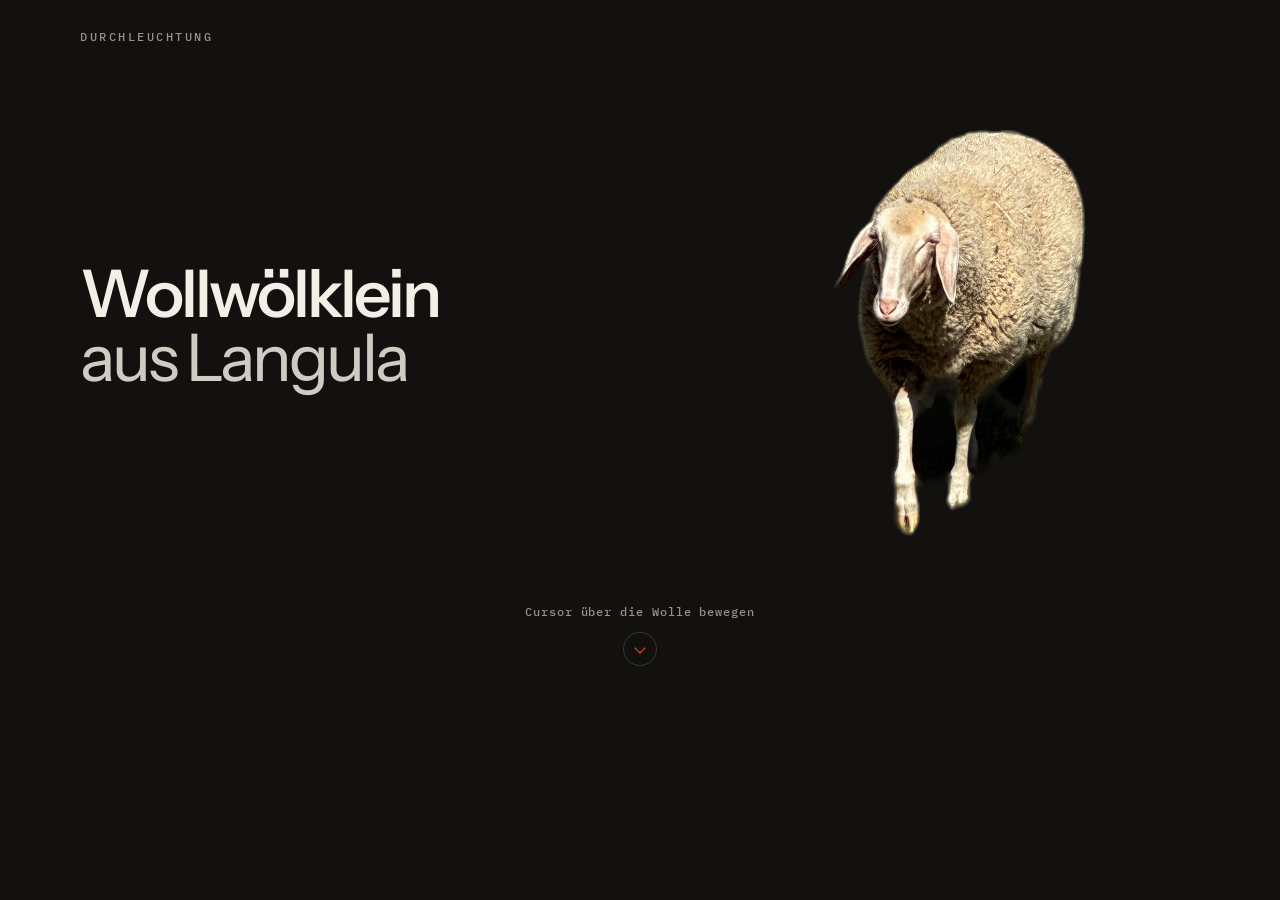
==== commit 93e77f3b: "Rename the sheep to Wollwölklein aus Langula and use a real carrot. The headline, title, and image l" ====
--- a/dev/sheep-site/index.html
+++ b/dev/sheep-site/index.html
@@ -3,12 +3,12 @@
 <head>
   <meta charset="utf-8">
   <meta name="viewport" content="width=device-width, initial-scale=1">
-  <title>Wollwölklein vom Berg</title>
-  <meta property="og:title" content="Wollwölklein vom Berg">
-  <meta name="application-name" content="Wollwölklein vom Berg">
-  <meta name="description" content="Wollwölklein vom Berg. Cursor oder Finger über die Wolle bewegen.">
-  <link rel="icon" href="assets/icons/sheep.svg?v=20261107h" type="image/svg+xml">
-  <link rel="stylesheet" href="css/site.css?v=20261107h">
+  <title>Wollwölklein aus Langula</title>
+  <meta property="og:title" content="Wollwölklein aus Langula">
+  <meta name="application-name" content="Wollwölklein aus Langula">
+  <meta name="description" content="Wollwölklein aus Langula. Cursor oder Finger über die Wolle bewegen.">
+  <link rel="icon" href="assets/icons/sheep.svg?v=20261107i" type="image/svg+xml">
+  <link rel="stylesheet" href="css/site.css?v=20261107i">
 </head>
 <body>
   <main class="page">
@@ -17,13 +17,13 @@
       <div class="name">
         <h1>
           <span>Wollwölklein</span>
-          <span>vom Berg</span>
+          <span>aus Langula</span>
         </h1>
       </div>
       <div class="scan" id="scan">
-        <img class="layer" src="assets/sheep-normal.png?v=116eeb948f4f6912" alt="Wollwölklein vom Berg" width="1600" height="2000">
+        <img class="layer" src="assets/sheep-normal.png?v=116eeb948f4f6912" alt="Wollwölklein aus Langula" width="1600" height="2000">
         <div class="mask" id="mask">
-          <img class="layer" src="assets/sheep-xray.png?v=4320bf18384381e6" alt="" width="1600" height="2000">
+          <img class="layer" id="plate" src="assets/sheep-xray.png?v=56f3437d24e1eae2" alt="" width="1600" height="2000">
         </div>
         <div class="lens" id="lens" hidden>
           <span class="lens-dot"></span>
@@ -36,6 +36,6 @@
     </p>
     <div class="end" aria-hidden="true"><span class="chevron"></span></div>
   </main>
-  <script src="js/scan.js?v=20261107h"></script>
+  <script src="js/scan.js?v=20261107j"></script>
 </body>
 </html>
--- a/dev/sheep-site/css/site.css
+++ b/dev/sheep-site/css/site.css
@@ -3,7 +3,7 @@
   font-style: normal;
   font-weight: 400 700;
   font-display: swap;
-  src: url("../assets/fonts/InstrumentSans-Variable.ttf?v=20261107h") format("truetype");
+  src: url("../assets/fonts/InstrumentSans-Variable.ttf?v=20261107i") format("truetype");
 }
 
 @font-face {
@@ -11,7 +11,7 @@
   font-style: normal;
   font-weight: 500;
   font-display: swap;
-  src: url("../assets/fonts/IBMPlexMono-Medium.ttf?v=20261107h") format("truetype");
+  src: url("../assets/fonts/IBMPlexMono-Medium.ttf?v=20261107i") format("truetype");
 }
 
 :root {
@@ -220,16 +220,23 @@
 
 @media (max-width: 760px) {
   .page {
-    width: min(100% - 1.5rem, 32rem);
+    width: min(100% - 1.25rem, 32rem);
+    padding-top: 0.85rem;
+    padding-bottom: 0.85rem;
+  }
+
+  .kicker {
+    margin-bottom: 0.7rem;
   }
 
   .layout {
     grid-template-columns: minmax(0, 1fr);
-    gap: 0.85rem;
+    gap: 0.65rem;
   }
 
   .scan {
-    width: min(100%, 50vh, 20rem);
+    width: 100%;
+    width: min(100%, calc((100svh - 13.5rem) * 0.8));
   }
 
   h1 {
